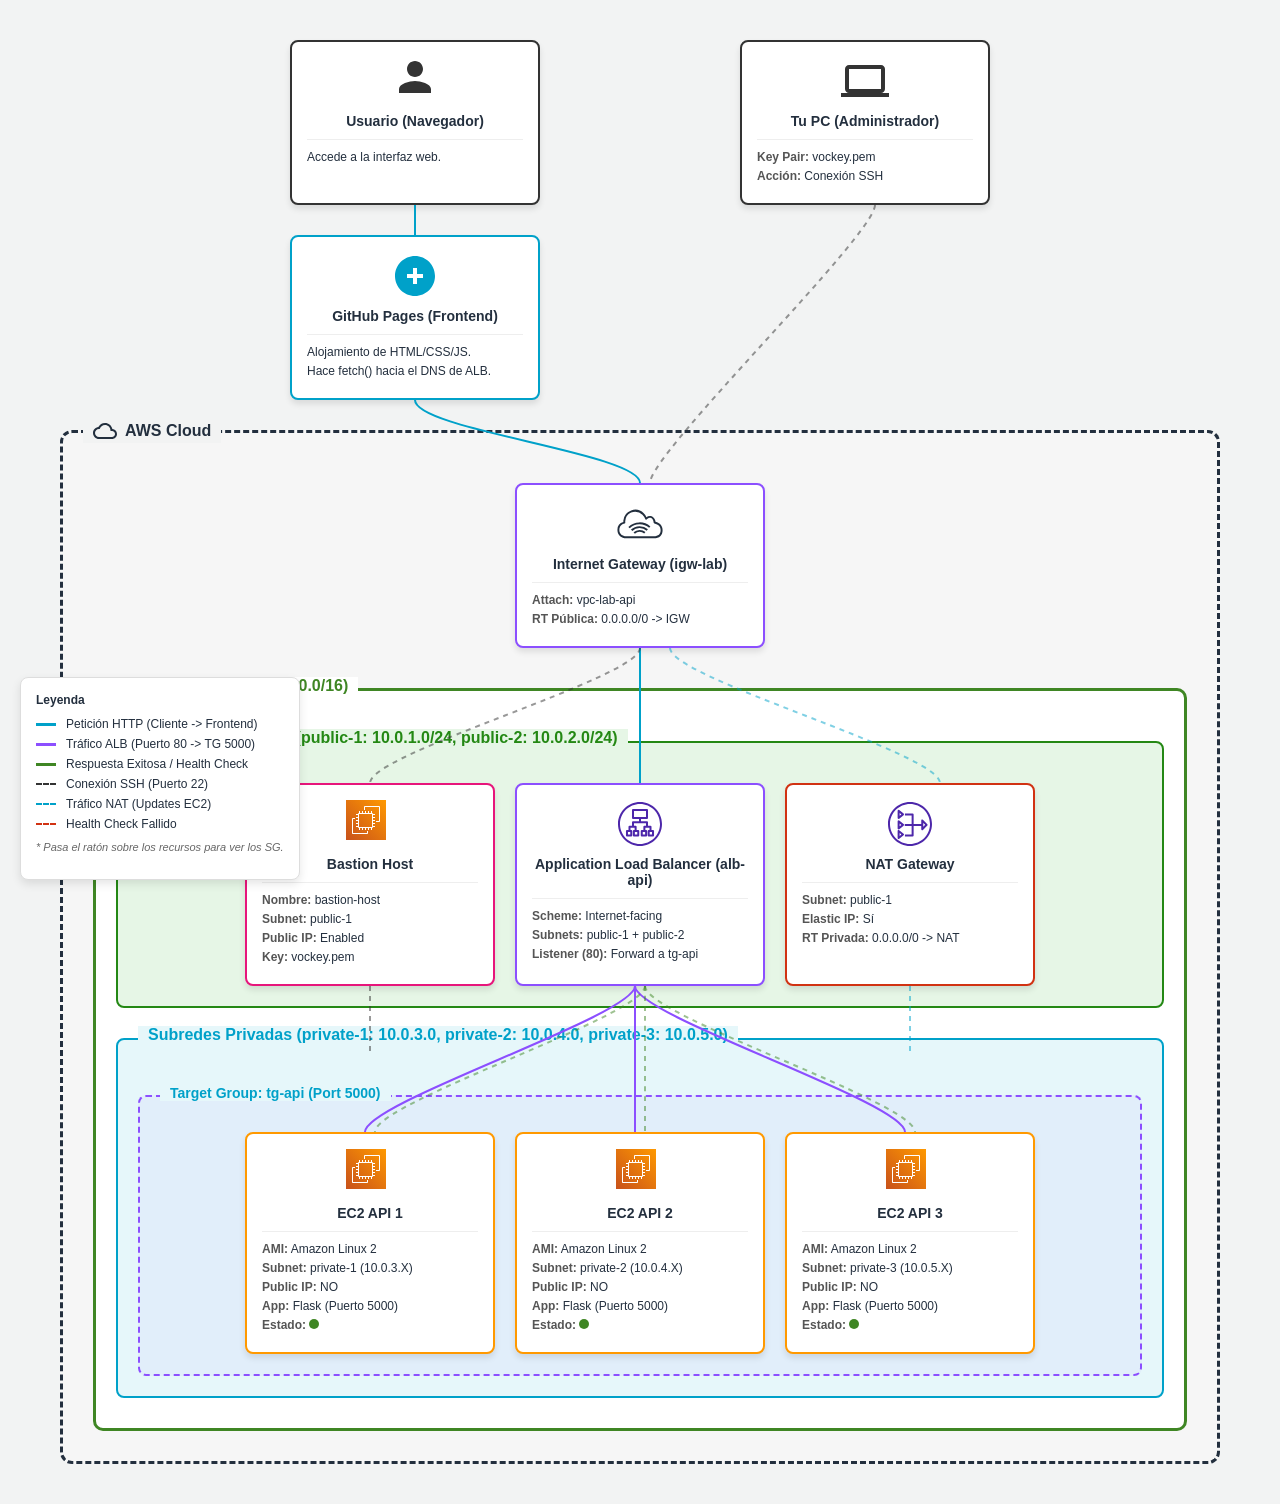
==== AWS_Arquitecture.html @ bdc9d4dd "feat: add AWS architecture diagram and implementation boilerplate" ====
<!DOCTYPE html>
<html lang="es">
<head>
<meta charset="UTF-8">
<meta name="viewport" content="width=device-width, initial-scale=1.0">
<title>Arquitectura AWS Academy</title>
<style>
/* CSS Reset y estilos base */
* { box-sizing: border-box; }
body {
    font-family: 'Segoe UI', Tahoma, Geneva, Verdana, sans-serif;
    background-color: #f2f3f3;
    color: #232F3E;
    margin: 0;
    padding: 0;
}

#diagram-container {
    position: relative;
    width: 100%;
    max-width: 1200px;
    margin: 20px auto;
    padding: 20px;
    display: flex;
    flex-direction: column;
    align-items: center;
    gap: 30px;
}

svg#connections {
    position: absolute;
    top: 0;
    left: 0;
    width: 100%;
    height: 100%;
    pointer-events: none;
    z-index: 2;
}

.row {
    display: flex;
    justify-content: center;
    width: 100%;
    z-index: 1;
}

.card {
    background: white;
    border: 2px solid #ccc;
    border-radius: 8px;
    padding: 15px;
    width: 250px;
    box-shadow: 0 4px 6px rgba(0,0,0,0.1);
    position: relative;
    display: flex;
    flex-direction: column;
    align-items: center;
    transition: transform 0.2s;
    cursor: default;
    z-index: 2;
}
.card:hover { transform: scale(1.02); }

.card-header {
    display: flex;
    flex-direction: column;
    align-items: center;
    margin-bottom: 10px;
}

.card-header .icon {
    width: 48px;
    height: 48px;
    margin-bottom: 8px;
}

.card-header .name {
    font-weight: 600;
    font-size: 14px;
    text-align: center;
}

.card-details {
    font-size: 12px;
    width: 100%;
    border-top: 1px solid #eee;
    padding-top: 10px;
}

.card-details div {
    margin-bottom: 5px;
}

.card-details strong {
    color: #555;
}

/* Colores Específicos por Servicio */
#user-card { border-color: #333; }
#user-card .icon { fill: #333; }

#admin-card { border-color: #333; }
#admin-card .icon { fill: #333; }

#frontend-card { border-color: #00A1C9; }
#frontend-card .icon { fill: #00A1C9; }

#igw-card { border-color: #8C4FFF; }
#igw-card .icon { fill: #8C4FFF; }

.card.alb { border-color: #8C4FFF; }
.card.alb .icon { fill: #8C4FFF; }

.card.ec2 { border-color: #FF9900; }
.card.ec2 .icon { fill: #FF9900; }

.card.bastion { border-color: #E7157B; }
.card.bastion .icon { fill: #E7157B; }

.card.nat { border-color: #D13212; }
.card.nat .icon { fill: #D13212; }

/* Contenedores y Límites (Boundaries) */
.aws-boundary {
    border: 3px dashed #232F3E;
    border-radius: 12px;
    padding: 50px 30px 30px;
    width: 100%;
    display: flex;
    flex-direction: column;
    align-items: center;
    position: relative;
    background: rgba(255,255,255,0.3);
    z-index: 1;
}

.boundary-label {
    position: absolute;
    top: -14px;
    left: 20px;
    background: #f2f3f3;
    padding: 0 10px;
    font-size: 16px;
    font-weight: bold;
    color: #232F3E;
    display: flex;
    align-items: center;
}

.boundary-label svg {
    height: 24px;
    margin-right: 8px;
    fill: #232F3E;
}

.vpc-boundary {
    border: 3px solid #3F8624;
    border-radius: 10px;
    padding: 50px 20px 30px;
    width: 100%;
    margin-top: 40px;
    display: flex;
    flex-direction: column;
    align-items: center;
    background: #fff;
    position: relative;
    gap: 30px;
}

.vpc-boundary .boundary-label {
    color: #3F8624;
    background: #fff;
}

.subnet-boundary {
    border: 2px solid;
    border-radius: 8px;
    padding: 40px 20px 20px;
    width: 100%;
    display: flex;
    flex-direction: column;
    align-items: center;
    position: relative;
}

.subnet-boundary.public {
    border-color: #248814;
    background: #e6f6e6;
}
.subnet-boundary.public .boundary-label {
    color: #248814;
    background: #e6f6e6;
}

.subnet-boundary.private {
    border-color: #00A1C9;
    background: #e6f7fa;
}
.subnet-boundary.private .boundary-label {
    color: #00A1C9;
    background: #e6f7fa;
}

.ec2-group {
    display: flex;
    justify-content: center;
    gap: 20px;
    width: 100%;
    flex-wrap: wrap;
}

/* Target Group */
.target-group-boundary {
    border: 2px dashed #8C4FFF;
    border-radius: 8px;
    padding: 35px 20px 20px;
    width: 100%;
    display: flex;
    flex-direction: column;
    align-items: center;
    position: relative;
    background: rgba(140, 79, 255, 0.05);
    margin-top: 15px;
}
.tg-label {
    color: #8C4FFF;
    background: #e6f7fa;
    font-size: 14px;
    top: -12px;
}

/* Tooltips */
.tooltip {
    visibility: hidden;
    position: absolute;
    bottom: 105%;
    left: 50%;
    transform: translateX(-50%);
    background: #232F3E;
    color: white;
    padding: 10px;
    border-radius: 6px;
    font-size: 11px;
    white-space: nowrap;
    z-index: 20;
    opacity: 0;
    transition: opacity 0.3s;
    pointer-events: none;
    box-shadow: 0 4px 6px rgba(0,0,0,0.3);
}

.tooltip::after {
    content: "";
    position: absolute;
    top: 100%;
    left: 50%;
    margin-left: -5px;
    border-width: 5px;
    border-style: solid;
    border-color: #232F3E transparent transparent transparent;
}

.card:hover .tooltip {
    visibility: visible;
    opacity: 1;
}

/* Indicadores de Estado */
.status-indicator {
    display: inline-block;
    width: 10px;
    height: 10px;
    border-radius: 50%;
    background-color: #3F8624;
}
.status-indicator.down {
    background-color: #D13212;
}

/* Leyenda del diagrama */
.legend-panel {
    position: fixed;
    bottom: 20px;
    left: 20px;
    background: white;
    border: 1px solid #ddd;
    padding: 15px;
    border-radius: 8px;
    box-shadow: 0 4px 10px rgba(0,0,0,0.1);
    font-size: 12px;
    z-index: 100;
}
.legend-panel h4 {
    margin: 0 0 10px 0;
}
.legend-item {
    display: flex;
    align-items: center;
    margin-bottom: 6px;
}
.legend-color {
    width: 20px;
    height: 3px;
    margin-right: 10px;
}
.legend-color.dashed {
    border-top: 2px dashed #D13212;
    background: transparent;
    height: 0;
}
</style>
</head>
<body>

<div class="legend-panel">
    <h4>Leyenda</h4>
    <div class="legend-item"><div class="legend-color" style="background: #00A1C9;"></div>Petición HTTP (Cliente -> Frontend)</div>
    <div class="legend-item"><div class="legend-color" style="background: #8C4FFF;"></div>Tráfico ALB (Puerto 80 -> TG 5000)</div>
    <div class="legend-item"><div class="legend-color" style="background: #3F8624;"></div>Respuesta Exitosa / Health Check</div>
    <div class="legend-item"><div class="legend-color" style="border-top: 2px dashed #333; background: transparent; height: 0;"></div>Conexión SSH (Puerto 22)</div>
    <div class="legend-item"><div class="legend-color" style="border-top: 2px dashed #00A1C9; background: transparent; height: 0;"></div>Tráfico NAT (Updates EC2)</div>
    <div class="legend-item"><div class="legend-color dashed"></div>Health Check Fallido</div>
    <p style="margin-top: 10px; color: #666; font-size: 11px;"><i>* Pasa el ratón sobre los recursos para ver los SG.</i></p>
</div>

<div id="diagram-container">
    <svg id="connections"></svg>

    <!-- Fuera de AWS -->
    <div class="row" style="gap: 200px;">
        <div class="card" id="user-card">
            <div class="card-header">
                <svg class="icon" viewBox="0 0 24 24"><path d="M12 2C9.79 2 8 3.79 8 6s1.79 4 4 4 4-1.79 4-4-1.79-4-4-4zm0 10c-2.67 0-8 1.34-8 4v2h16v-2c0-2.66-5.33-4-8-4z"/></svg>
                <div class="name">Usuario (Navegador)</div>
            </div>
            <div class="card-details">
                <div>Accede a la interfaz web.</div>
            </div>
        </div>
        
        <div class="card" id="admin-card">
            <div class="card-header">
                <svg class="icon" viewBox="0 0 24 24"><path d="M20 18c1.1 0 1.99-.9 1.99-2L22 6c0-1.1-.9-2-2-2H4c-1.1 0-2 .9-2 2v10c0 1.1.9 2 2 2H0v2h24v-2h-4zM4 6h16v10H4V6z"/></svg>
                <div class="name">Tu PC (Administrador)</div>
            </div>
            <div class="card-details">
                <div><strong>Key Pair:</strong> vockey.pem</div>
                <div><strong>Acción:</strong> Conexión SSH</div>
            </div>
        </div>
    </div>
    
    <div class="row" style="justify-content: flex-start; padding-left: calc(50% - 350px);">
        <div class="card" id="frontend-card">
            <div class="card-header">
                <svg class="icon" viewBox="0 0 24 24"><path d="M12 2C6.48 2 2 6.48 2 12s4.48 10 10 10 10-4.48 10-10S17.52 2 12 2zm4 11h-3v3h-2v-3H8v-2h3V8h2v3h3v2z"/></svg>
                <div class="name">GitHub Pages (Frontend)</div>
            </div>
            <div class="card-details">
                <div>Alojamiento de HTML/CSS/JS.</div>
                <div>Hace fetch() hacia el DNS de ALB.</div>
            </div>
        </div>
    </div>

    <!-- Nube de AWS -->
    <div class="aws-boundary">
        <div class="boundary-label">
            <svg viewBox="0 0 24 24"><path d="M19.35 10.04C18.67 6.59 15.64 4 12 4 9.11 4 6.6 5.64 5.35 8.04 2.34 8.36 0 10.91 0 14c0 3.31 2.69 6 6 6h13c2.76 0 5-2.24 5-5 0-2.64-2.05-4.78-4.65-4.96zM19 18H6c-2.21 0-4-1.79-4-4s1.79-4 4-4h.71C7.37 7.69 9.48 6 12 6c3.04 0 5.5 2.46 5.5 5.5v.5H19c1.66 0 3 1.34 3 3s-1.34 3-3 3z"/></svg>
            AWS Cloud
        </div>
        
        <div class="row">
            <div class="card" id="igw-card">
                <div class="card-header">
                    <svg class="icon w-6 h-6" height="48" viewBox="0 0 50 50" width="48" xmlns="http://www.w3.org/2000/svg"><defs><style>.Res_Internet-gateway_48_Dark_svg__cls-1{fill:#232f3e}</style></defs><g id="Res_Internet-gateway_48_Dark_svg__Working"><path class="Res_Internet-gateway_48_Dark_svg__cls-1" d="M39.4 39.86H10.6c-5 0-8.82-3.33-9.08-7.92v-.63a8.41 8.41 0 016.12-8.43v-.64-.5a12.41 12.41 0 0121.27-7.89 13.24 13.24 0 012.81 4 5.7 5.7 0 013.45-1.17c2.65 0 5.43 1.87 6 6 4.77 1.2 7.38 4.28 7.38 8.72-.05 5.45-3.28 8.46-9.15 8.46zM20 12.15a11.2 11.2 0 00-4.27.87 10.59 10.59 0 00-6.13 9.22 10.36 10.36 0 00.08 1.25 1 1 0 01-.75 1.09c-2 .51-5.43 2.05-5.43 6.73v.52c.19 3.49 3.17 6 7.08 6H39.4c4.78 0 7.1-2.12 7.1-6.48 0-3.71-2.19-6.05-6.51-6.93a1 1 0 01-.8-.92c-.21-3.61-2.31-4.89-4-4.89a3.78 3.78 0 00-3 1.53 1 1 0 01-1.73-.26 12 12 0 00-2.92-4.62A10.63 10.63 0 0020 12.15z"></path><path class="Res_Internet-gateway_48_Dark_svg__cls-1" d="M19.67 35.13l-1.38-1.44a9.2 9.2 0 0112.39-.28l-1.31 1.51a7.25 7.25 0 00-4.73-1.77 7.16 7.16 0 00-4.97 1.98z"></path><path class="Res_Internet-gateway_48_Dark_svg__cls-1" d="M17 32.3l-1.4-1.45a13.12 13.12 0 0117.65-.39L31.93 32a11.11 11.11 0 00-14.93.3z"></path><path class="Res_Internet-gateway_48_Dark_svg__cls-1" d="M14.28 29.46L12.9 28a17 17 0 0122.91-.5L34.5 29a15 15 0 00-20.22.44z"></path></g></svg>
                    <div class="name">Internet Gateway (igw-lab)</div>
                </div>
                <div class="card-details">
                    <div><strong>Attach:</strong> vpc-lab-api</div>
                    <div><strong>RT Pública:</strong> 0.0.0.0/0 -> IGW</div>
                </div>
            </div>
        </div>

        <div class="vpc-boundary">
            <div class="boundary-label">VPC: vpc-lab-api (10.0.0.0/16)</div>

            <!-- Subred Pública -->
            <div class="subnet-boundary public">
                <div class="boundary-label">Subredes Públicas (public-1: 10.0.1.0/24, public-2: 10.0.2.0/24)</div>
                <div class="ec2-group">
                    
                    <div class="card bastion" id="bastion-card">
                        <div class="card-header">
                            <svg class="icon w-6 h-6" height="40" width="40" xmlns="http://www.w3.org/2000/svg"><defs><linearGradient x1="0%" y1="100%" x2="100%" y2="0%" id="Arch_Amazon-EC2_32_svg__a"><stop stop-color="#C8511B" offset="0%"></stop><stop stop-color="#F90" offset="100%"></stop></linearGradient></defs><g fill="none" fill-rule="evenodd"><path d="M0 0h40v40H0z" fill="url(#Arch_Amazon-EC2_32_svg__a)"></path><path d="M26.052 27L26 13.948 13 14v13.052L26.052 27zM27 14h2v1h-2v2h2v1h-2v2h2v1h-2v2h2v1h-2v2h2v1h-2v.052a.95.95 0 01-.948.948H26v2h-1v-2h-2v2h-1v-2h-2v2h-1v-2h-2v2h-1v-2h-2v2h-1v-2h-.052a.95.95 0 01-.948-.948V27h-2v-1h2v-2h-2v-1h2v-2h-2v-1h2v-2h-2v-1h2v-2h-2v-1h2v-.052a.95.95 0 01.948-.948H13v-2h1v2h2v-2h1v2h2v-2h1v2h2v-2h1v2h2v-2h1v2h.052a.95.95 0 01.948.948V14zm-6 19H7V19h2v-1H7.062C6.477 18 6 18.477 6 19.062v13.876C6 33.523 6.477 34 7.062 34h13.877c.585 0 1.061-.477 1.061-1.062V31h-1v2zM34 7.062v13.876c0 .585-.476 1.062-1.061 1.062H30v-1h3V7H19v3h-1V7.062C18 6.477 18.477 6 19.062 6h13.877C33.524 6 34 6.477 34 7.062z" fill="#FFF"></path></g></svg>
                            <div class="name">Bastion Host</div>
                        </div>
                        <div class="card-details">
                            <div><strong>Nombre:</strong> bastion-host</div>
                            <div><strong>Subnet:</strong> public-1</div>
                            <div><strong>Public IP:</strong> Enabled</div>
                            <div><strong>Key:</strong> vockey.pem</div>
                        </div>
                        <div class="tooltip">
                            <b>Bastion SG</b><br><br>
                            <u>Entradas:</u><br>
                            - SSH 22 (Tu IP)
                        </div>
                    </div>

                    <div class="card alb" id="alb-card">
                        <div class="card-header">
                            <svg class="icon w-6 h-6" height="48" width="48" xmlns="http://www.w3.org/2000/svg"><path d="M33.69 34.375h2.345V32H33.69v2.375zm-6.939 0h2.375V32h-2.375v2.375zm-7.875 0h2.375V32h-2.375v2.375zm-6.91 0h2.285V32h-2.285v2.375zm6.035-17.5h12V11h-12v5.875zM37.035 30h-1.534v-3.375a1 1 0 00-1-1h-2.5V22.25a1 1 0 00-1-1h-6v-2.375h6a1 1 0 001-1V10a1 1 0 00-1-1h-14a1 1 0 00-1 1v7.875a1 1 0 001 1h6v2.375h-6a1 1 0 00-1 1v3.375h-2.5a1 1 0 00-1 1V30h-1.536a1 1 0 00-1 1v4.375a1 1 0 001 1h4.286a1 1 0 001-1V31a1 1 0 00-1-1h-.75v-2.375h4.125V30h-.75a1 1 0 00-1 1v4.375a1 1 0 001 1h4.375a1 1 0 001-1V31a1 1 0 00-1-1h-1.625v-3.375a1 1 0 00-1-1h-1.625V23.25h12v2.375h-1.625a1 1 0 00-1 1V30h-1.625a1 1 0 00-1 1v4.375a1 1 0 001 1h4.375a1 1 0 001-1V31a1 1 0 00-1-1h-.75v-2.375h4.125V30h-.811a1 1 0 00-1 1v4.375a1 1 0 001 1h4.345a1 1 0 001-1V31a1 1 0 00-1-1zM24.001 44C12.972 44 4 35.028 4 24S12.972 4 24.001 4c11.028 0 20 8.972 20 20s-8.972 20-20 20zm0-42C11.869 2 2 11.869 2 24s9.869 22 22.001 22c12.13 0 22-9.869 22-22s-9.87-22-22-22z" fill="#4D27AA" fill-rule="evenodd"></path></svg>
                            <div class="name">Application Load Balancer (alb-api)</div>
                        </div>
                        <div class="card-details">
                            <div><strong>Scheme:</strong> Internet-facing</div>
                            <div><strong>Subnets:</strong> public-1 + public-2</div>
                            <div><strong>Listener (80):</strong> Forward a tg-api</div>
                        </div>
                        <div class="tooltip">
                            <b>ALB SG</b><br><br>
                            <u>Entradas:</u><br>
                            - HTTP 80 (0.0.0.0/0)<br><br>
                            <u>Salidas:</u><br>
                            - Hacia EC2 API SG (Puerto 5000)
                        </div>
                    </div>

                    <div class="card nat" id="nat-card">
                        <div class="card-header">
                            <svg class="icon w-6 h-6" height="48" width="48" xmlns="http://www.w3.org/2000/svg"><path d="M13.626 35.92v-2.837l1.774 1.419-1.774 1.419zm-.375-5.7a1.001 1.001 0 00-1.625.781v7a1.001 1.001 0 001.625.782l4.374-3.5a1 1 0 000-1.562l-4.374-3.5zm24-3.383v-3.922l1.962 1.96-1.962 1.962zm4.083-2.668l-4.376-4.375a1 1 0 00-1.706.707v3.375h-7.627v-9.5a1 1 0 00-1-1h-7.694v2h6.694v8.5H18.75v2h6.875v8.5h-6.694v2h7.694a1 1 0 001-1v-9.5h7.627v3.376a1 1 0 001.706.707l4.376-4.376a.999.999 0 000-1.414zm-27.709 2.127v-2.84l1.774 1.42-1.773 1.42zm-.374-5.701a1 1 0 00-1.625.78v7.002a1.001 1.001 0 001.625.78l4.374-3.5a1 1 0 000-1.562l-4.374-3.5zm.375-4.8v-2.838l1.774 1.419-1.774 1.419zm-.375-5.7a1.001 1.001 0 00-1.625.781v7a1.001 1.001 0 001.625.78l4.374-3.5a1 1 0 000-1.561l-4.374-3.5zM24 44.003C12.971 44.003 3.998 35.03 3.998 24 4 12.973 12.973 4 24.002 4c11.028 0 20.001 8.973 20.001 20 0 11.03-8.973 20.003-20.002 20.003zM24 2C11.867 2 1.998 11.869 1.998 24c0 12.133 9.87 22.003 22.002 22.003 12.131 0 22.001-9.87 22.001-22.002S36.133 2 24 2z" fill="#4D27AA" fill-rule="evenodd"></path></svg>
                            <div class="name">NAT Gateway</div>
                        </div>
                        <div class="card-details">
                            <div><strong>Subnet:</strong> public-1</div>
                            <div><strong>Elastic IP:</strong> Sí</div>
                            <div><strong>RT Privada:</strong> 0.0.0.0/0 -> NAT</div>
                        </div>
                    </div>

                </div>
            </div>

            <!-- Subred Privada -->
            <div class="subnet-boundary private">
                <div class="boundary-label">Subredes Privadas (private-1: 10.0.3.0, private-2: 10.0.4.0, private-3: 10.0.5.0)</div>
                
                <div class="target-group-boundary">
                    <div class="boundary-label tg-label">Target Group: tg-api (Port 5000)</div>
                    <div class="ec2-group">
                    <!-- EC2 API 1 -->
                    <div class="card ec2" id="ec2-1">
                        <div class="card-header">
                            <svg class="icon w-6 h-6" height="40" width="40" xmlns="http://www.w3.org/2000/svg"><defs><linearGradient x1="0%" y1="100%" x2="100%" y2="0%" id="Arch_Amazon-EC2_32_svg__a"><stop stop-color="#C8511B" offset="0%"></stop><stop stop-color="#F90" offset="100%"></stop></linearGradient></defs><g fill="none" fill-rule="evenodd"><path d="M0 0h40v40H0z" fill="url(#Arch_Amazon-EC2_32_svg__a)"></path><path d="M26.052 27L26 13.948 13 14v13.052L26.052 27zM27 14h2v1h-2v2h2v1h-2v2h2v1h-2v2h2v1h-2v2h2v1h-2v.052a.95.95 0 01-.948.948H26v2h-1v-2h-2v2h-1v-2h-2v2h-1v-2h-2v2h-1v-2h-2v2h-1v-2h-.052a.95.95 0 01-.948-.948V27h-2v-1h2v-2h-2v-1h2v-2h-2v-1h2v-2h-2v-1h2v-2h-2v-1h2v-.052a.95.95 0 01.948-.948H13v-2h1v2h2v-2h1v2h2v-2h1v2h2v-2h1v2h2v-2h1v2h.052a.95.95 0 01.948.948V14zm-6 19H7V19h2v-1H7.062C6.477 18 6 18.477 6 19.062v13.876C6 33.523 6.477 34 7.062 34h13.877c.585 0 1.061-.477 1.061-1.062V31h-1v2zM34 7.062v13.876c0 .585-.476 1.062-1.061 1.062H30v-1h3V7H19v3h-1V7.062C18 6.477 18.477 6 19.062 6h13.877C33.524 6 34 6.477 34 7.062z" fill="#FFF"></path></g></svg>
                            <div class="name">EC2 API 1</div>
                        </div>
                        <div class="card-details">
                            <div><strong>AMI:</strong> Amazon Linux 2</div>
                            <div><strong>Subnet:</strong> private-1 (10.0.3.X)</div>
                            <div><strong>Public IP:</strong> NO</div>
                            <div><strong>App:</strong> Flask (Puerto 5000)</div>
                            <div><strong>Estado:</strong> <span class="status-indicator" id="ec2-1-status"></span></div>
                        </div>
                        <div class="tooltip">
                            <b>EC2 API SG</b><br><br>
                            <u>Entradas:</u><br>
                            - SSH 22 (Desde Bastion SG)<br>
                            - HTTP 5000 (Desde ALB SG)
                        </div>
                    </div>
                    <!-- EC2 API 2 -->
                    <div class="card ec2" id="ec2-2">
                        <div class="card-header">
                            <svg class="icon w-6 h-6" height="40" width="40" xmlns="http://www.w3.org/2000/svg"><defs><linearGradient x1="0%" y1="100%" x2="100%" y2="0%" id="Arch_Amazon-EC2_32_svg__a"><stop stop-color="#C8511B" offset="0%"></stop><stop stop-color="#F90" offset="100%"></stop></linearGradient></defs><g fill="none" fill-rule="evenodd"><path d="M0 0h40v40H0z" fill="url(#Arch_Amazon-EC2_32_svg__a)"></path><path d="M26.052 27L26 13.948 13 14v13.052L26.052 27zM27 14h2v1h-2v2h2v1h-2v2h2v1h-2v2h2v1h-2v2h2v1h-2v.052a.95.95 0 01-.948.948H26v2h-1v-2h-2v2h-1v-2h-2v2h-1v-2h-2v2h-1v-2h-2v2h-1v-2h-.052a.95.95 0 01-.948-.948V27h-2v-1h2v-2h-2v-1h2v-2h-2v-1h2v-2h-2v-1h2v-2h-2v-1h2v-.052a.95.95 0 01.948-.948H13v-2h1v2h2v-2h1v2h2v-2h1v2h2v-2h1v2h2v-2h1v2h.052a.95.95 0 01.948.948V14zm-6 19H7V19h2v-1H7.062C6.477 18 6 18.477 6 19.062v13.876C6 33.523 6.477 34 7.062 34h13.877c.585 0 1.061-.477 1.061-1.062V31h-1v2zM34 7.062v13.876c0 .585-.476 1.062-1.061 1.062H30v-1h3V7H19v3h-1V7.062C18 6.477 18.477 6 19.062 6h13.877C33.524 6 34 6.477 34 7.062z" fill="#FFF"></path></g></svg>
                            <div class="name">EC2 API 2</div>
                        </div>
                        <div class="card-details">
                            <div><strong>AMI:</strong> Amazon Linux 2</div>
                            <div><strong>Subnet:</strong> private-2 (10.0.4.X)</div>
                            <div><strong>Public IP:</strong> NO</div>
                            <div><strong>App:</strong> Flask (Puerto 5000)</div>
                            <div><strong>Estado:</strong> <span class="status-indicator" id="ec2-2-status"></span></div>
                        </div>
                        <div class="tooltip">
                            <b>EC2 API SG</b><br><br>
                            <u>Entradas:</u><br>
                            - SSH 22 (Desde Bastion SG)<br>
                            - HTTP 5000 (Desde ALB SG)
                        </div>
                    </div>
                    <!-- EC2 API 3 -->
                    <div class="card ec2" id="ec2-3">
                        <div class="card-header">
                            <svg class="icon w-6 h-6" height="40" width="40" xmlns="http://www.w3.org/2000/svg"><defs><linearGradient x1="0%" y1="100%" x2="100%" y2="0%" id="Arch_Amazon-EC2_32_svg__a"><stop stop-color="#C8511B" offset="0%"></stop><stop stop-color="#F90" offset="100%"></stop></linearGradient></defs><g fill="none" fill-rule="evenodd"><path d="M0 0h40v40H0z" fill="url(#Arch_Amazon-EC2_32_svg__a)"></path><path d="M26.052 27L26 13.948 13 14v13.052L26.052 27zM27 14h2v1h-2v2h2v1h-2v2h2v1h-2v2h2v1h-2v2h2v1h-2v.052a.95.95 0 01-.948.948H26v2h-1v-2h-2v2h-1v-2h-2v2h-1v-2h-2v2h-1v-2h-2v2h-1v-2h-.052a.95.95 0 01-.948-.948V27h-2v-1h2v-2h-2v-1h2v-2h-2v-1h2v-2h-2v-1h2v-2h-2v-1h2v-.052a.95.95 0 01.948-.948H13v-2h1v2h2v-2h1v2h2v-2h1v2h2v-2h1v2h2v-2h1v2h.052a.95.95 0 01.948.948V14zm-6 19H7V19h2v-1H7.062C6.477 18 6 18.477 6 19.062v13.876C6 33.523 6.477 34 7.062 34h13.877c.585 0 1.061-.477 1.061-1.062V31h-1v2zM34 7.062v13.876c0 .585-.476 1.062-1.061 1.062H30v-1h3V7H19v3h-1V7.062C18 6.477 18.477 6 19.062 6h13.877C33.524 6 34 6.477 34 7.062z" fill="#FFF"></path></g></svg>
                            <div class="name">EC2 API 3</div>
                        </div>
                        <div class="card-details">
                            <div><strong>AMI:</strong> Amazon Linux 2</div>
                            <div><strong>Subnet:</strong> private-3 (10.0.5.X)</div>
                            <div><strong>Public IP:</strong> NO</div>
                            <div><strong>App:</strong> Flask (Puerto 5000)</div>
                            <div><strong>Estado:</strong> <span class="status-indicator" id="ec2-3-status"></span></div>
                        </div>
                        <div class="tooltip">
                            <b>EC2 API SG</b><br><br>
                            <u>Entradas:</u><br>
                            - SSH 22 (Desde Bastion SG)<br>
                            - HTTP 5000 (Desde ALB SG)
                        </div>
                    </div>
                    </div>
                </div>
            </div>
        </div>
    </div>
</div>

<script>
    const svg = document.getElementById('connections');
    let connectionCache = {};

    // Dibuja una línea SVG entre dos elementos HTML
    function drawConnection(id1, id2, color, isDashed = false, offset = 0) {
        const el1 = document.getElementById(id1);
        const el2 = document.getElementById(id2);
        if (!el1 || !el2) return null;
        
        const rect1 = el1.getBoundingClientRect();
        const rect2 = el2.getBoundingClientRect();
        const svgRect = svg.getBoundingClientRect();
        
        const startX = rect1.left + rect1.width / 2 - svgRect.left + offset;
        const startY = rect1.bottom - svgRect.top;
        
        const endX = rect2.left + rect2.width / 2 - svgRect.left + offset;
        const endY = rect2.top - svgRect.top;
        
        const path = document.createElementNS("http://www.w3.org/2000/svg", "path");
        const d = `M ${startX} ${startY} C ${startX} ${startY + 30}, ${endX} ${endY - 30}, ${endX} ${endY}`;
        
        path.setAttribute("d", d);
        path.setAttribute("stroke", color);
        path.setAttribute("stroke-width", "2");
        path.setAttribute("fill", "none");
        if (isDashed) {
            path.setAttribute("stroke-dasharray", "5,5");
            path.style.opacity = "0.5";
        }
        
        svg.appendChild(path);
        return path;
    }

    // Dibuja una línea vertical simple hacia abajo
    function drawVerticalLine(id, color, isDashed, length) {
        const el = document.getElementById(id);
        if (!el) return null;
        const rect = el.getBoundingClientRect();
        const svgRect = svg.getBoundingClientRect();
        const startX = rect.left + rect.width / 2 - svgRect.left;
        const startY = rect.bottom - svgRect.top;
        const endY = startY + length;
        const path = document.createElementNS("http://www.w3.org/2000/svg", "path");
        path.setAttribute("d", `M ${startX} ${startY} L ${startX} ${endY}`);
        path.setAttribute("stroke", color);
        path.setAttribute("stroke-width", "2");
        path.setAttribute("fill", "none");
        if (isDashed) {
            path.setAttribute("stroke-dasharray", "5,5");
            path.style.opacity = "0.5";
        }
        svg.appendChild(path);
        return path;
    }

    // Inicializa las líneas y actualiza si se hace resize
    function initConnections() {
        svg.innerHTML = '';
        
        // Petición Web
        connectionCache.user_fe = drawConnection('user-card', 'frontend-card', '#00A1C9');
        connectionCache.fe_igw = drawConnection('frontend-card', 'igw-card', '#00A1C9');
        connectionCache.igw_alb = drawConnection('igw-card', 'alb-card', '#00A1C9');
        
        // Admin SSH
        connectionCache.admin_igw = drawConnection('admin-card', 'igw-card', '#333', true, 10);
        connectionCache.igw_bastion = drawConnection('igw-card', 'bastion-card', '#333', true);
        
        // Bastion/NAT -> Subred Privada
        drawVerticalLine('bastion-card', '#333', true, 65);
        drawVerticalLine('nat-card', '#00A1C9', true, 65);
        connectionCache.nat_igw = drawConnection('igw-card', 'nat-card', '#00A1C9', true, 30);

        // Líneas sólidas para tráfico de datos desde ALB
        connectionCache.alb_ec2_1 = drawConnection('alb-card', 'ec2-1', '#8C4FFF', false, -5);
        connectionCache.alb_ec2_2 = drawConnection('alb-card', 'ec2-2', '#8C4FFF', false, -5);
        connectionCache.alb_ec2_3 = drawConnection('alb-card', 'ec2-3', '#8C4FFF', false, -5);
        
        // Líneas para el Health Check
        connectionCache.hc_1 = drawConnection('alb-card', 'ec2-1', '#3F8624', true, 5);
        connectionCache.hc_2 = drawConnection('alb-card', 'ec2-2', '#3F8624', true, 5);
        connectionCache.hc_3 = drawConnection('alb-card', 'ec2-3', '#3F8624', true, 5);
        
        updateHealthChecks();
    }

    // Estados de las instancias (true=responde, false=caída)
    let ec2States = {
        'ec2-1': true,
        'ec2-2': true,
        'ec2-3': true // Inicia arriba, se cae esporádicamente por demostración
    };

    function updateHealthChecks() {
        ['ec2-1', 'ec2-2', 'ec2-3'].forEach((id, idx) => {
            const isUp = ec2States[id];
            const hcLine = connectionCache['hc_' + (idx+1)];
            const dataLine = connectionCache['alb_' + id.replace('-', '_')];
            
            if(!hcLine || !dataLine) return;

            if(isUp) {
                hcLine.setAttribute('stroke', '#3F8624'); // Verde continuo (OK)
                dataLine.style.opacity = '1';
                document.getElementById(id + '-status').className = 'status-indicator';
            } else {
                hcLine.setAttribute('stroke', '#D13212'); // Rojo
                dataLine.style.opacity = '0.1'; // Deja de enviar tráfico
                document.getElementById(id + '-status').className = 'status-indicator down';
            }
        });
    }

    // Función para animar un paquete a lo largo de un path SVG
    function animatePacket(path, color, duration, reverse, callback) {
        if(!path) {
            if(callback) callback();
            return;
        }
        const packet = document.createElementNS("http://www.w3.org/2000/svg", "circle");
        packet.setAttribute("r", "5");
        packet.setAttribute("fill", color);
        svg.appendChild(packet);
        
        const length = path.getTotalLength();
        let startTime = null;
        
        function step(timestamp) {
            if(!startTime) startTime = timestamp;
            const progress = (timestamp - startTime) / duration;
            
            if(progress <= 1) {
                const currentLen = reverse ? length * (1 - progress) : length * progress;
                const point = path.getPointAtLength(currentLen);
                packet.setAttribute("cx", point.x);
                packet.setAttribute("cy", point.y);
                requestAnimationFrame(step);
            } else {
                packet.remove();
                if(callback) callback();
            }
        }
        requestAnimationFrame(step);
    }

    let currentTarget = 1;
    function sendTraffic() {
        // Encontrar siguiente EC2 disponible para Round Robin
        let attempts = 0;
        while(!ec2States['ec2-' + currentTarget] && attempts < 3) {
            currentTarget++;
            if(currentTarget > 3) currentTarget = 1;
            attempts++;
        }
        
        if(attempts >= 3) return; // Si todas las EC2 están caídas, no se envía tráfico.
        
        const target = currentTarget;
        
        // Petición (Usuario -> Frontend -> IGW -> ALB -> EC2)
        animatePacket(connectionCache.user_fe, '#00A1C9', 400, false, () => {
            animatePacket(connectionCache.fe_igw, '#00A1C9', 400, false, () => {
                animatePacket(connectionCache.igw_alb, '#00A1C9', 400, false, () => {
                    const dataPath = connectionCache['alb_ec2_' + target];
                    animatePacket(dataPath, '#8C4FFF', 500, false, () => {
                        // Respuesta (EC2 -> ALB -> IGW -> Frontend -> Usuario)
                        animatePacket(dataPath, '#3F8624', 500, true, () => {
                            animatePacket(connectionCache.igw_alb, '#3F8624', 400, true, () => {
                                animatePacket(connectionCache.fe_igw, '#3F8624', 400, true, () => {
                                    animatePacket(connectionCache.user_fe, '#3F8624', 400, true);
                                });
                            });
                        });
                    });
                });
            });
        });
        
        // Siguiente instancia (Round Robin)
        currentTarget++;
        if(currentTarget > 3) currentTarget = 1;
    }

    // Toggle para la EC2-3 periódicamente (Para demostrar Health Checks fallidos)
    setInterval(() => {
        ec2States['ec2-3'] = !ec2States['ec2-3'];
        updateHealthChecks();
    }, 8000); 

    window.addEventListener('resize', initConnections);
    window.addEventListener('load', () => {
        initConnections();
        // Empezar animación constante del tráfico
        setInterval(sendTraffic, 2000);
    });
</script>
</body>
</html>
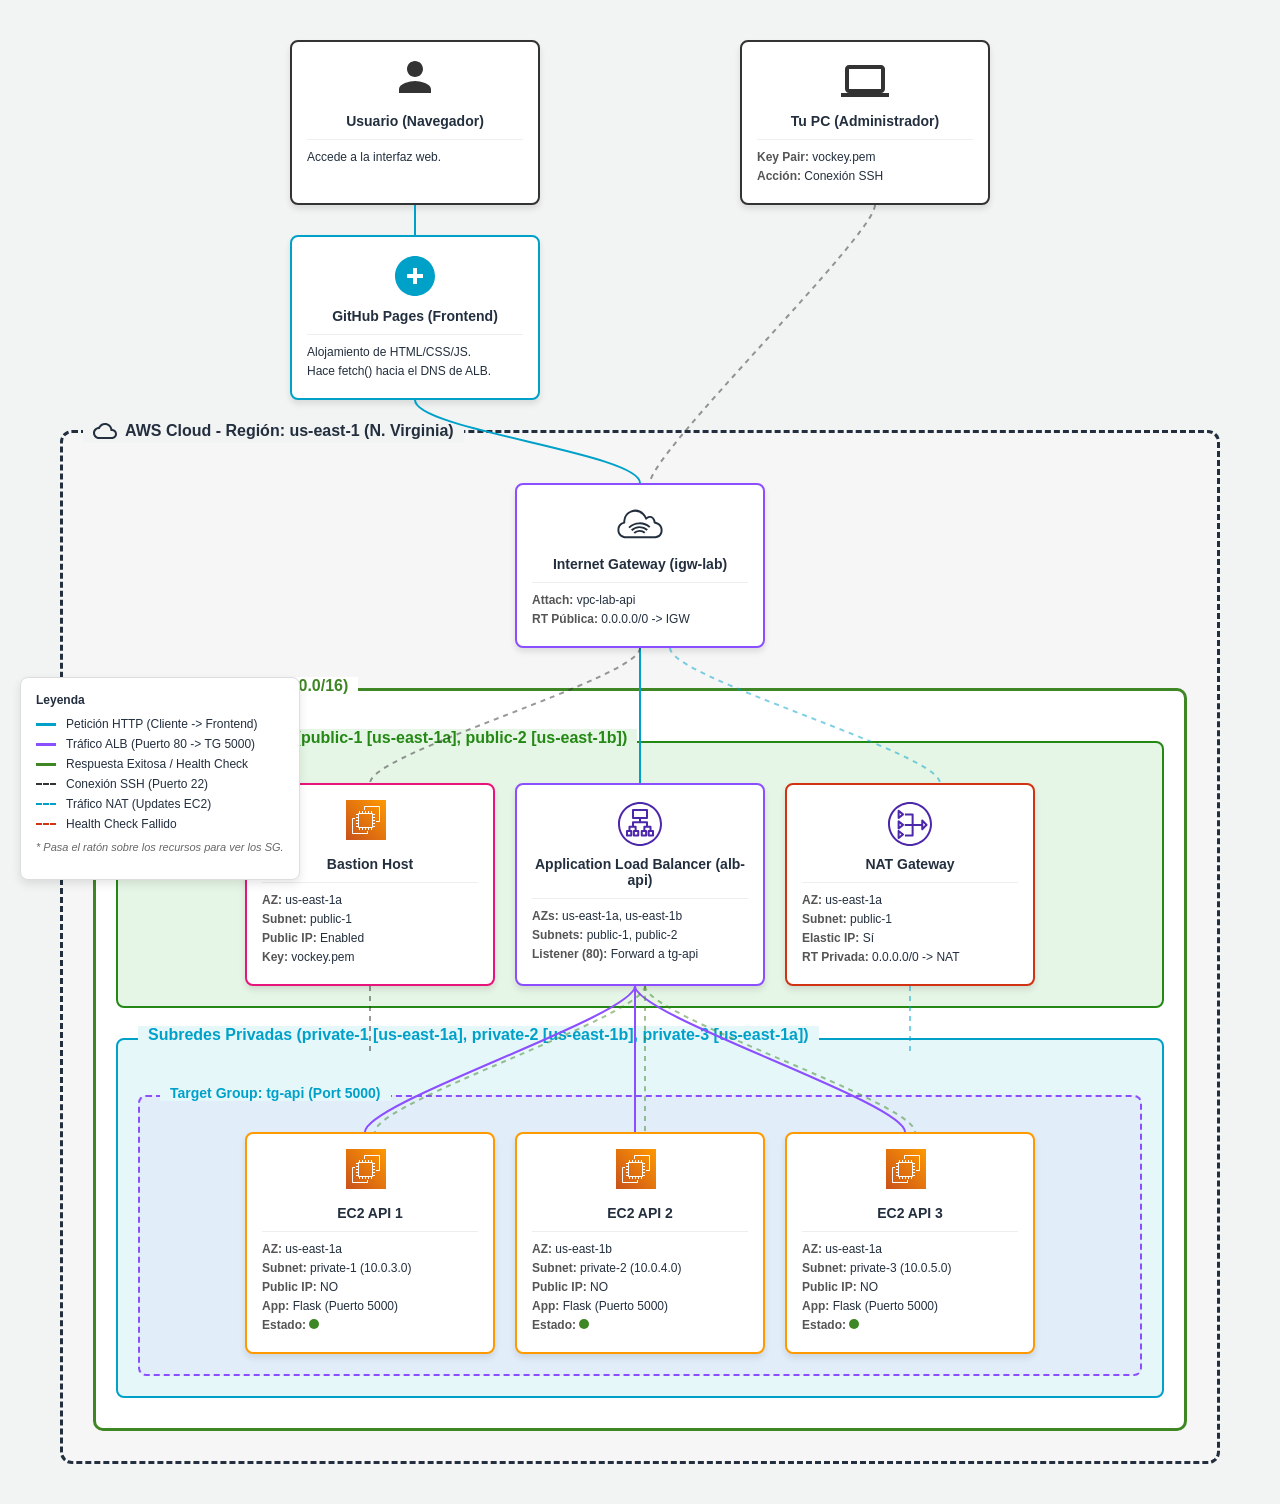
==== commit be3710fb: "feat: update API endpoint to AWS ALB, add EC2 user-data script, and refine architecture documentatio" ====
--- a/AWS_Arquitecture.html
+++ b/AWS_Arquitecture.html
@@ -367,7 +367,7 @@
     <div class="aws-boundary">
         <div class="boundary-label">
             <svg viewBox="0 0 24 24"><path d="M19.35 10.04C18.67 6.59 15.64 4 12 4 9.11 4 6.6 5.64 5.35 8.04 2.34 8.36 0 10.91 0 14c0 3.31 2.69 6 6 6h13c2.76 0 5-2.24 5-5 0-2.64-2.05-4.78-4.65-4.96zM19 18H6c-2.21 0-4-1.79-4-4s1.79-4 4-4h.71C7.37 7.69 9.48 6 12 6c3.04 0 5.5 2.46 5.5 5.5v.5H19c1.66 0 3 1.34 3 3s-1.34 3-3 3z"/></svg>
-            AWS Cloud
+            AWS Cloud - Región: us-east-1 (N. Virginia)
         </div>
         
         <div class="row">
@@ -388,7 +388,7 @@
 
             <!-- Subred Pública -->
             <div class="subnet-boundary public">
-                <div class="boundary-label">Subredes Públicas (public-1: 10.0.1.0/24, public-2: 10.0.2.0/24)</div>
+                <div class="boundary-label">Subredes Públicas (public-1 [us-east-1a], public-2 [us-east-1b])</div>
                 <div class="ec2-group">
                     
                     <div class="card bastion" id="bastion-card">
@@ -397,7 +397,7 @@
                             <div class="name">Bastion Host</div>
                         </div>
                         <div class="card-details">
-                            <div><strong>Nombre:</strong> bastion-host</div>
+                            <div><strong>AZ:</strong> us-east-1a</div>
                             <div><strong>Subnet:</strong> public-1</div>
                             <div><strong>Public IP:</strong> Enabled</div>
                             <div><strong>Key:</strong> vockey.pem</div>
@@ -415,8 +415,8 @@
                             <div class="name">Application Load Balancer (alb-api)</div>
                         </div>
                         <div class="card-details">
-                            <div><strong>Scheme:</strong> Internet-facing</div>
-                            <div><strong>Subnets:</strong> public-1 + public-2</div>
+                            <div><strong>AZs:</strong> us-east-1a, us-east-1b</div>
+                            <div><strong>Subnets:</strong> public-1, public-2</div>
                             <div><strong>Listener (80):</strong> Forward a tg-api</div>
                         </div>
                         <div class="tooltip">
@@ -434,6 +434,7 @@
                             <div class="name">NAT Gateway</div>
                         </div>
                         <div class="card-details">
+                            <div><strong>AZ:</strong> us-east-1a</div>
                             <div><strong>Subnet:</strong> public-1</div>
                             <div><strong>Elastic IP:</strong> Sí</div>
                             <div><strong>RT Privada:</strong> 0.0.0.0/0 -> NAT</div>
@@ -445,7 +446,7 @@
 
             <!-- Subred Privada -->
             <div class="subnet-boundary private">
-                <div class="boundary-label">Subredes Privadas (private-1: 10.0.3.0, private-2: 10.0.4.0, private-3: 10.0.5.0)</div>
+                <div class="boundary-label">Subredes Privadas (private-1 [us-east-1a], private-2 [us-east-1b], private-3 [us-east-1a])</div>
                 
                 <div class="target-group-boundary">
                     <div class="boundary-label tg-label">Target Group: tg-api (Port 5000)</div>
@@ -457,8 +458,8 @@
                             <div class="name">EC2 API 1</div>
                         </div>
                         <div class="card-details">
-                            <div><strong>AMI:</strong> Amazon Linux 2</div>
-                            <div><strong>Subnet:</strong> private-1 (10.0.3.X)</div>
+                            <div><strong>AZ:</strong> us-east-1a</div>
+                            <div><strong>Subnet:</strong> private-1 (10.0.3.0)</div>
                             <div><strong>Public IP:</strong> NO</div>
                             <div><strong>App:</strong> Flask (Puerto 5000)</div>
                             <div><strong>Estado:</strong> <span class="status-indicator" id="ec2-1-status"></span></div>
@@ -477,8 +478,8 @@
                             <div class="name">EC2 API 2</div>
                         </div>
                         <div class="card-details">
-                            <div><strong>AMI:</strong> Amazon Linux 2</div>
-                            <div><strong>Subnet:</strong> private-2 (10.0.4.X)</div>
+                            <div><strong>AZ:</strong> us-east-1b</div>
+                            <div><strong>Subnet:</strong> private-2 (10.0.4.0)</div>
                             <div><strong>Public IP:</strong> NO</div>
                             <div><strong>App:</strong> Flask (Puerto 5000)</div>
                             <div><strong>Estado:</strong> <span class="status-indicator" id="ec2-2-status"></span></div>
@@ -497,8 +498,8 @@
                             <div class="name">EC2 API 3</div>
                         </div>
                         <div class="card-details">
-                            <div><strong>AMI:</strong> Amazon Linux 2</div>
-                            <div><strong>Subnet:</strong> private-3 (10.0.5.X)</div>
+                            <div><strong>AZ:</strong> us-east-1a</div>
+                            <div><strong>Subnet:</strong> private-3 (10.0.5.0)</div>
                             <div><strong>Public IP:</strong> NO</div>
                             <div><strong>App:</strong> Flask (Puerto 5000)</div>
                             <div><strong>Estado:</strong> <span class="status-indicator" id="ec2-3-status"></span></div>
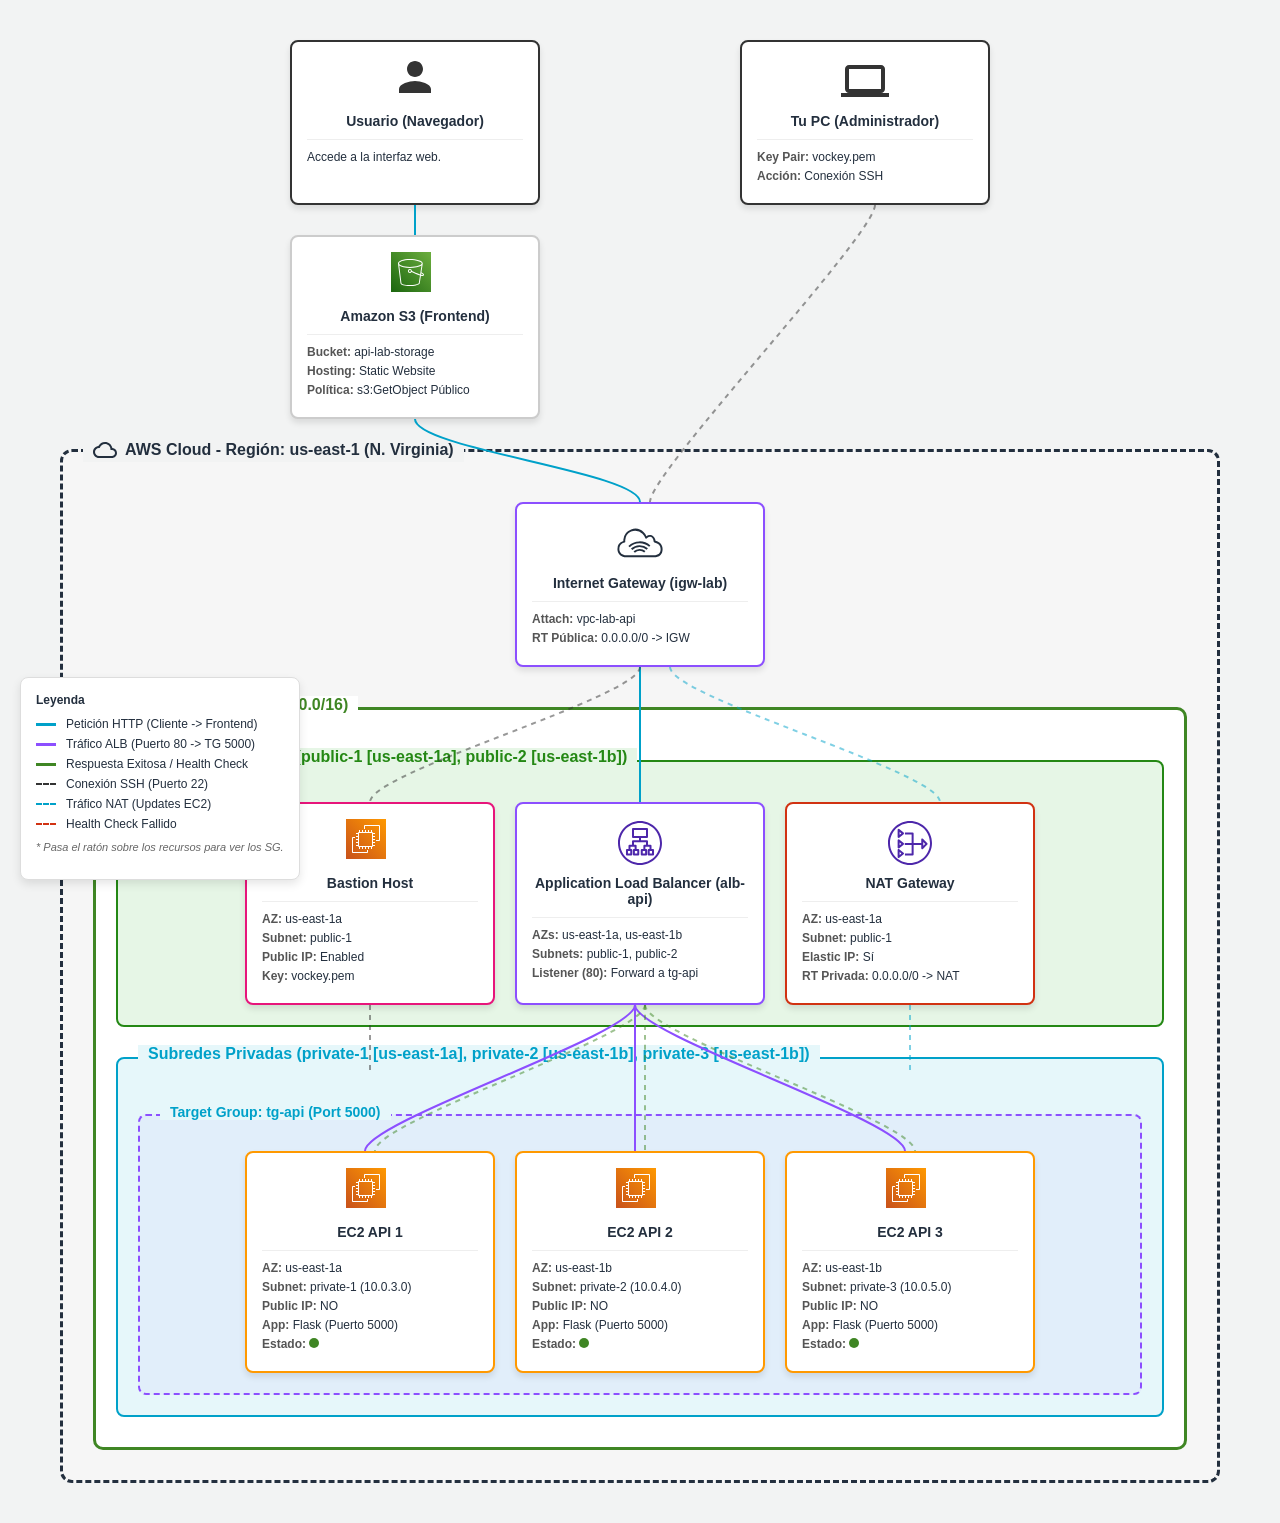
==== commit 1216e0cd: "refactor: migrate frontend from GitHub Pages to Amazon S3 and correct availability zone mapping for " ====
--- a/AWS_Arquitecture.html
+++ b/AWS_Arquitecture.html
@@ -351,14 +351,15 @@
     </div>
     
     <div class="row" style="justify-content: flex-start; padding-left: calc(50% - 350px);">
-        <div class="card" id="frontend-card">
+        <div class="card" id="s3-card">
             <div class="card-header">
-                <svg class="icon" viewBox="0 0 24 24"><path d="M12 2C6.48 2 2 6.48 2 12s4.48 10 10 10 10-4.48 10-10S17.52 2 12 2zm4 11h-3v3h-2v-3H8v-2h3V8h2v3h3v2z"/></svg>
-                <div class="name">GitHub Pages (Frontend)</div>
+                <svg class="icon w-6 h-6" height="40" width="40" xmlns="http://www.w3.org/2000/svg"><defs><linearGradient x1="0%" y1="100%" x2="100%" y2="0%" id="Arch_Amazon-S3-Standard_32_svg__a"><stop stop-color="#1B660F" offset="0%"></stop><stop stop-color="#6CAE3E" offset="100%"></stop></linearGradient></defs><g fill="none" fill-rule="evenodd"><path d="M0 0h40v40H0z" fill="url(#Arch_Amazon-S3-Standard_32_svg__a)"></path><path d="M30.074 22.671l.2-1.301c1.703 1.016 1.735 1.444 1.732 1.46-.004.003-.308.24-1.932-.159zm-10.185-3.733a.995.995 0 01-.992.994.994.994 0 010-1.99c.547 0 .992.448.992.996zm7.869 12.33c0 .123-.495.31-.93.478l-.445.17c-.475.189-1.037.359-1.669.504-1.576.366-3.75.585-5.817.585-5.503 0-8.435-1.009-8.439-1.798L8.256 13.57c1.899 1.452 5.8 2.382 10.641 2.382 4.63 0 9.364-.897 11.584-2.472l-1.366 8.92c-2.871-.874-6.392-2.56-8.132-3.398l-.105-.05.002-.015c0-1.098-.89-1.99-1.983-1.99a1.988 1.988 0 00-1.983 1.99c0 1.097.89 1.99 1.983 1.99.733 0 1.367-.407 1.71-1.002 1.806.868 5.41 2.591 8.356 3.468l-1.205 7.874zm-8.86-23.273c6.676 0 11.857 1.86 11.894 3.465l-.024.148c-.27 1.579-5.352 3.35-11.87 3.35-6.388 0-10.71-1.725-10.89-3.375l-.015-.12c.023-1.678 4.397-3.468 10.904-3.468zm11.538 12.318l1.344-8.76c.001-.026.006-.05.006-.076C31.786 8.674 25.233 7 18.897 7 12.003 7 7 8.883 7 11.477l.003.061 2.468 19.73c0 2.6 7.852 2.732 9.426 2.732 2.137 0 4.394-.228 6.04-.61a12.74 12.74 0 001.81-.548l.432-.167c.844-.321 1.57-.598 1.564-1.331l1.18-7.684c.655.158 1.197.24 1.63.24.58-.001.973-.143 1.21-.428a.982.982 0 00.219-.832c-.127-.681-.923-1.405-2.546-2.327z" fill="#FFF"></path></g></svg>
+                <div class="name">Amazon S3 (Frontend)</div>
             </div>
             <div class="card-details">
-                <div>Alojamiento de HTML/CSS/JS.</div>
-                <div>Hace fetch() hacia el DNS de ALB.</div>
+                <div><strong>Bucket:</strong> api-lab-storage</div>
+                <div><strong>Hosting:</strong> Static Website</div>
+                <div><strong>Política:</strong> s3:GetObject Público</div>
             </div>
         </div>
     </div>
@@ -446,7 +447,7 @@
 
             <!-- Subred Privada -->
             <div class="subnet-boundary private">
-                <div class="boundary-label">Subredes Privadas (private-1 [us-east-1a], private-2 [us-east-1b], private-3 [us-east-1a])</div>
+                <div class="boundary-label">Subredes Privadas (private-1 [us-east-1a], private-2 [us-east-1b], private-3 [us-east-1b])</div>
                 
                 <div class="target-group-boundary">
                     <div class="boundary-label tg-label">Target Group: tg-api (Port 5000)</div>
@@ -498,7 +499,7 @@
                             <div class="name">EC2 API 3</div>
                         </div>
                         <div class="card-details">
-                            <div><strong>AZ:</strong> us-east-1a</div>
+                            <div><strong>AZ:</strong> us-east-1b</div>
                             <div><strong>Subnet:</strong> private-3 (10.0.5.0)</div>
                             <div><strong>Public IP:</strong> NO</div>
                             <div><strong>App:</strong> Flask (Puerto 5000)</div>
@@ -581,8 +582,8 @@
         svg.innerHTML = '';
         
         // Petición Web
-        connectionCache.user_fe = drawConnection('user-card', 'frontend-card', '#00A1C9');
-        connectionCache.fe_igw = drawConnection('frontend-card', 'igw-card', '#00A1C9');
+        connectionCache.user_fe = drawConnection('user-card', 's3-card', '#00A1C9');
+        connectionCache.fe_igw = drawConnection('s3-card', 'igw-card', '#00A1C9');
         connectionCache.igw_alb = drawConnection('igw-card', 'alb-card', '#00A1C9');
         
         // Admin SSH
